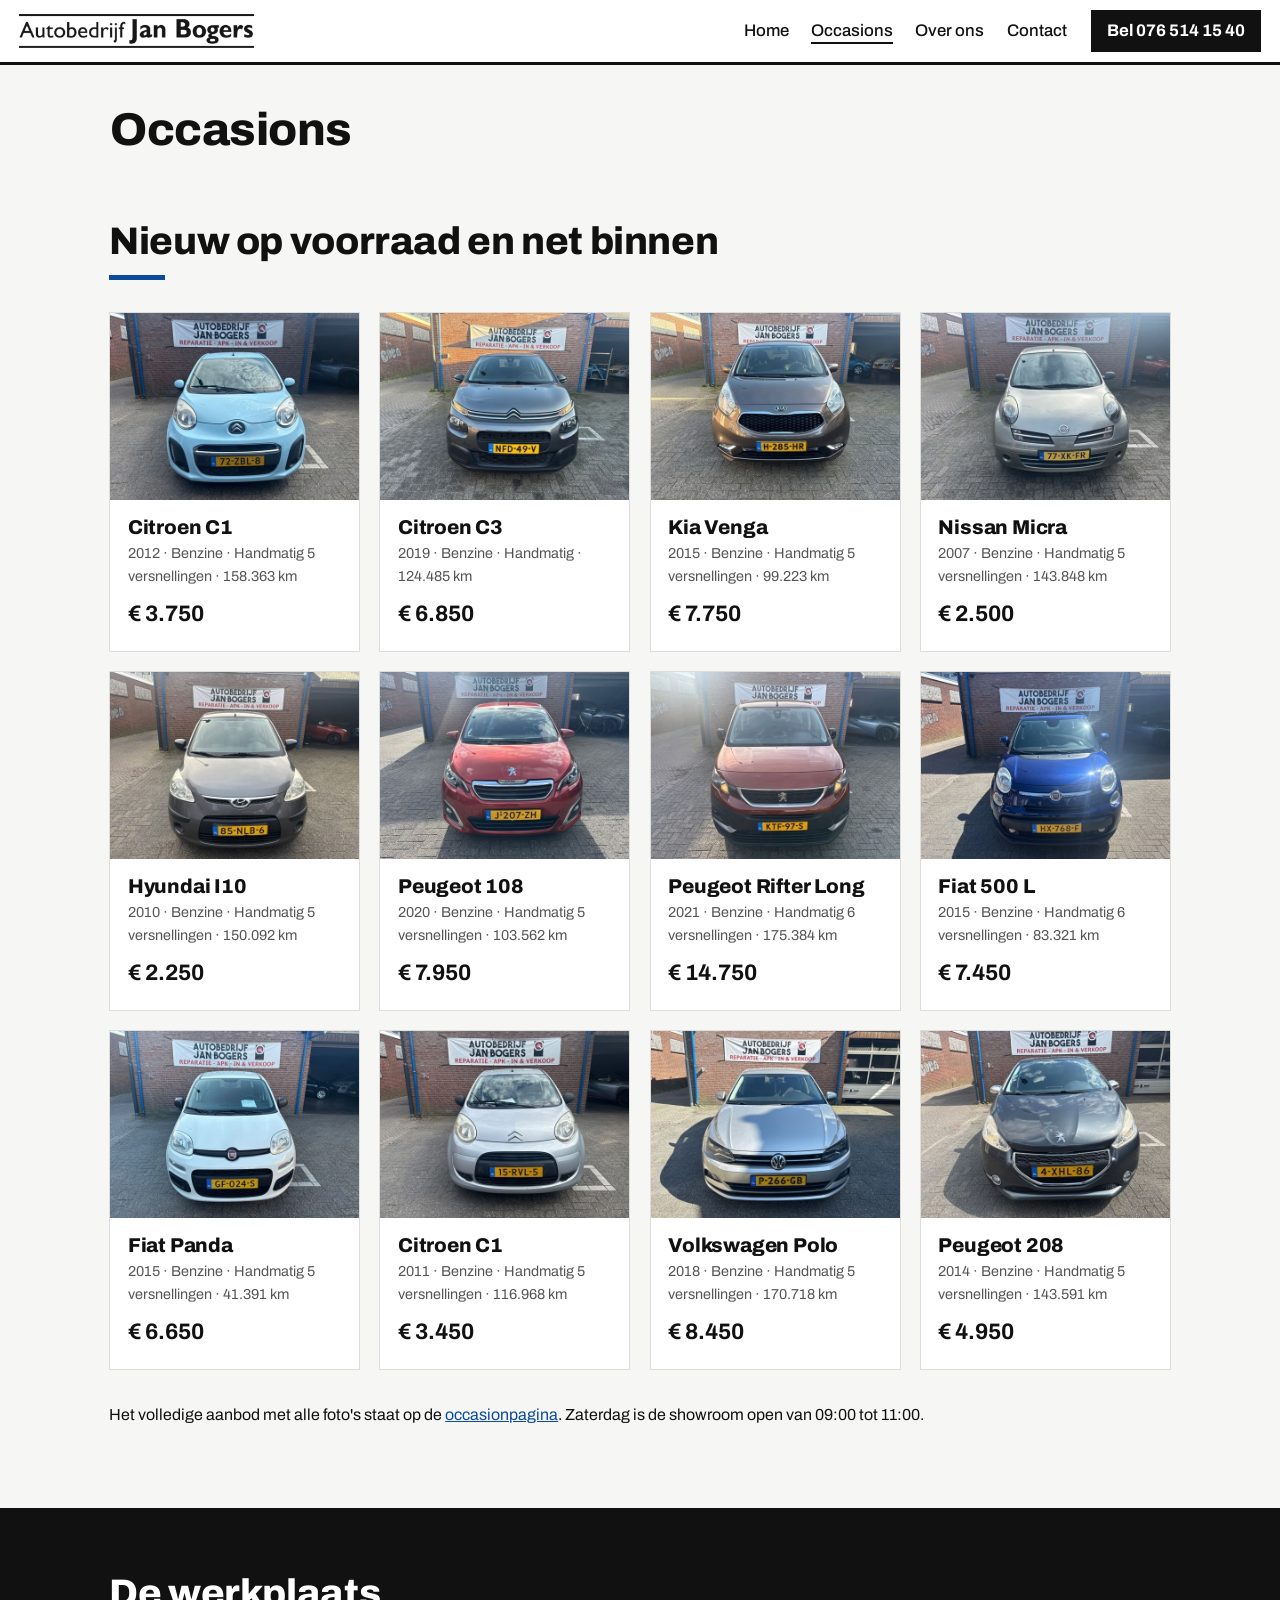
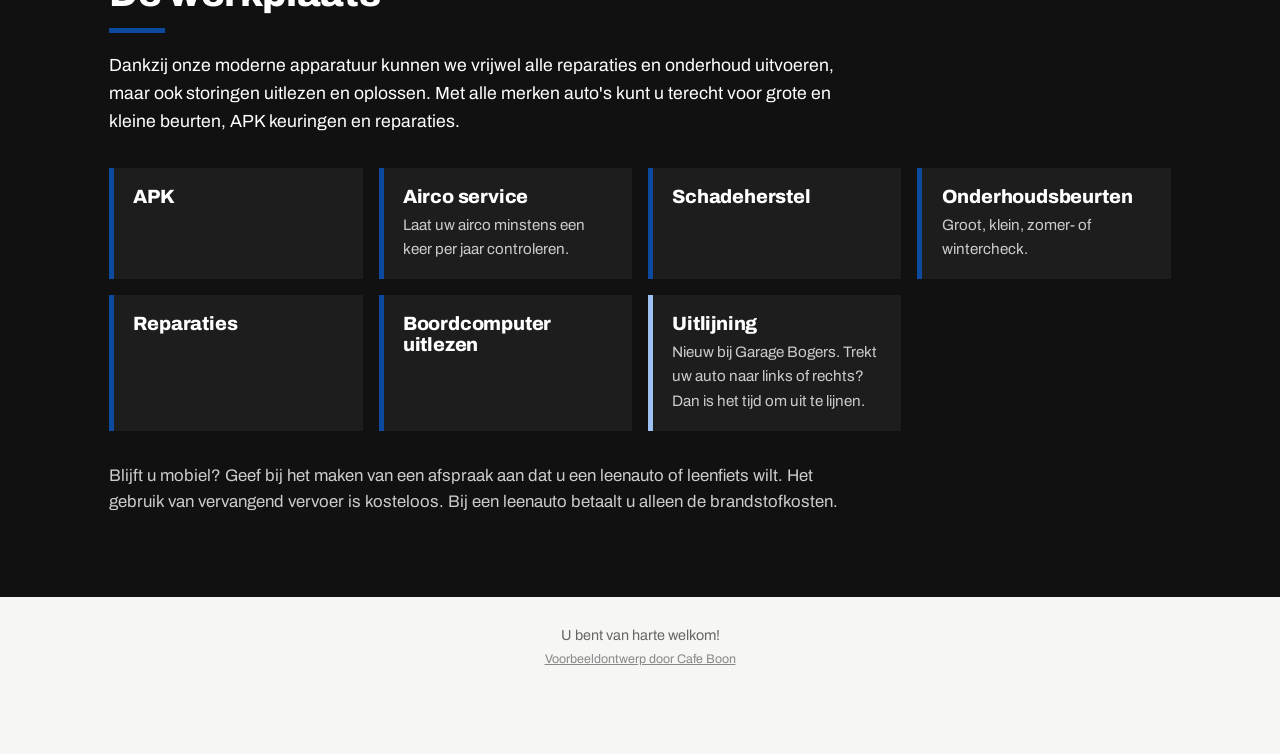
==== aanbod.html @ 34ecfc92 "Website opgedeeld in meerdere pagina's" ====
<!doctype html>
<html lang="nl">
<head>
<meta charset="utf-8">
<meta name="viewport" content="width=device-width, initial-scale=1">
<meta name="robots" content="noindex">
<title>Occasions | Garage Bogers</title>
<meta name="description" content="Garage Bogers aan de Duitenhuisstraat 13 in het centrum van Breda. Vertrouwd sinds 1974. Occasions met een vaste prijs, APK, onderhoud en uitlijning.">
<meta property="og:title" content="Garage Bogers, Breda. Vertrouwd sinds 1974">
<meta property="og:description" content="Occasions met een vaste prijs, deskundig onderhoud en professionele uitlijning.">
<meta property="og:image" content="images/occ/5.jpg">
<link rel="icon" type="image/png" href="images/favicon.png">
<link rel="preconnect" href="https://fonts.googleapis.com">
<link rel="preconnect" href="https://fonts.gstatic.com" crossorigin>
<link href="https://fonts.googleapis.com/css2?family=Archivo:wght@400;500;700;800&display=swap" rel="stylesheet">
<link rel="stylesheet" href="style.css">
</head>
<body>
<header class="top">
<a class="brand" href="index.html"><img alt="Autobedrijf Jan Bogers" src="images/logo.png"/></a>
<nav><a href="index.html">Home</a><a aria-current="page" href="aanbod.html">Occasions</a><a href="over.html">Over ons</a><a href="contact.html">Contact</a></nav>
<a class="call" href="tel:+31765141540">Bel 076 514 15 40</a>
</header>
<div aria-label="Pagina's" class="sn-bar" role="navigation"><a class="sn-link" href="index.html">Home</a><a aria-current="page" class="sn-link" href="aanbod.html">Occasions</a><a class="sn-link" href="over.html">Over ons</a><a class="sn-link" href="contact.html">Contact</a></div>
<div class="sn-head"><h1>Occasions</h1></div>
<section class="wrap" id="occasions">
<h2>Nieuw op voorraad en net binnen</h2>
<div class="cars">
<article><img alt="Citroen C1 2012" loading="lazy" src="images/occ/0.jpg"/><div><h3>Citroen C1</h3><p>2012 · Benzine · Handmatig 5 versnellingen · 158.363 km</p><b>€ 3.750</b></div></article>
<article><img alt="Citroen C3 2019" loading="lazy" src="images/occ/1.jpg"/><div><h3>Citroen C3</h3><p>2019 · Benzine · Handmatig · 124.485 km</p><b>€ 6.850</b></div></article>
<article><img alt="Kia Venga 2015" loading="lazy" src="images/occ/2.jpg"/><div><h3>Kia Venga</h3><p>2015 · Benzine · Handmatig 5 versnellingen · 99.223 km</p><b>€ 7.750</b></div></article>
<article><img alt="Nissan Micra 2007" loading="lazy" src="images/occ/3.jpg"/><div><h3>Nissan Micra</h3><p>2007 · Benzine · Handmatig 5 versnellingen · 143.848 km</p><b>€ 2.500</b></div></article>
<article><img alt="Hyundai I10 2010" loading="lazy" src="images/occ/4.jpg"/><div><h3>Hyundai I10</h3><p>2010 · Benzine · Handmatig 5 versnellingen · 150.092 km</p><b>€ 2.250</b></div></article>
<article><img alt="Peugeot 108 2020" loading="lazy" src="images/occ/5.jpg"/><div><h3>Peugeot 108</h3><p>2020 · Benzine · Handmatig 5 versnellingen · 103.562 km</p><b>€ 7.950</b></div></article>
<article><img alt="Peugeot Rifter Long 2021" loading="lazy" src="images/occ/6.jpg"/><div><h3>Peugeot Rifter Long</h3><p>2021 · Benzine · Handmatig 6 versnellingen · 175.384 km</p><b>€ 14.750</b></div></article>
<article><img alt="Fiat 500 L 2015" loading="lazy" src="images/occ/7.jpg"/><div><h3>Fiat 500 L</h3><p>2015 · Benzine · Handmatig 6 versnellingen · 83.321 km</p><b>€ 7.450</b></div></article>
<article><img alt="Fiat Panda 2015" loading="lazy" src="images/occ/8.jpg"/><div><h3>Fiat Panda</h3><p>2015 · Benzine · Handmatig 5 versnellingen · 41.391 km</p><b>€ 6.650</b></div></article>
<article><img alt="Citroen C1 2011" loading="lazy" src="images/occ/9.jpg"/><div><h3>Citroen C1</h3><p>2011 · Benzine · Handmatig 5 versnellingen · 116.968 km</p><b>€ 3.450</b></div></article>
<article><img alt="Volkswagen Polo 2018" loading="lazy" src="images/occ/10.jpg"/><div><h3>Volkswagen Polo</h3><p>2018 · Benzine · Handmatig 5 versnellingen · 170.718 km</p><b>€ 8.450</b></div></article>
<article><img alt="Peugeot 208 2014" loading="lazy" src="images/occ/11.jpg"/><div><h3>Peugeot 208</h3><p>2014 · Benzine · Handmatig 5 versnellingen · 143.591 km</p><b>€ 4.950</b></div></article>
</div>
<p class="note">Het volledige aanbod met alle foto's staat op de <a href="https://garagebogers.nl/occasions/">occasionpagina</a>. Zaterdag is de showroom open van 09:00 tot 11:00.</p>
</section>
<section class="band" id="werkplaats">
<div class="wrap">
<h2>De werkplaats</h2>
<p class="lead">Dankzij onze moderne apparatuur kunnen we vrijwel alle reparaties en onderhoud uitvoeren, maar ook storingen uitlezen en oplossen. Met alle merken auto's kunt u terecht voor grote en kleine beurten, APK keuringen en reparaties.</p>
<div class="cards">
<article><h3>APK</h3></article>
<article><h3>Airco service</h3><p>Laat uw airco minstens een keer per jaar controleren.</p></article>
<article><h3>Schadeherstel</h3></article>
<article><h3>Onderhoudsbeurten</h3><p>Groot, klein, zomer- of wintercheck.</p></article>
<article><h3>Reparaties</h3></article>
<article><h3>Boordcomputer uitlezen</h3></article>
<article class="new"><h3>Uitlijning</h3><p>Nieuw bij Garage Bogers. Trekt uw auto naar links of rechts? Dan is het tijd om uit te lijnen.</p></article>
</div>
<p class="also">Blijft u mobiel? Geef bij het maken van een afspraak aan dat u een leenauto of leenfiets wilt. Het gebruik van vervangend vervoer is kosteloos. Bij een leenauto betaalt u alleen de brandstofkosten.</p>
</div>
</section>
<footer>
<p>U bent van harte welkom!</p>
<p class="credit"><a href="https://cafeboon.com">Voorbeeldontwerp door Cafe Boon</a></p>
</footer>
<a class="fab" href="tel:+31765141540">Bel</a>
<script>try{(function(){
  var n=new Date(),d=n.getDay(),m=n.getHours()+n.getMinutes()/60,el=document.getElementById('status');
  var r=document.querySelector('tr[data-d="'+d+'"]');if(r)r.className='today';
  if(d>=1&&d<=5&&m>=8&&m<17){el.textContent='Nu geopend tot 17:00';el.className='tag yes'}
  else if(d==6&&m>=9&&m<11){el.textContent='Nu geopend tot 11:00';el.className='tag yes'}
  else{el.textContent='Nu gesloten'}
})();}catch(e){}</script>
</body></html>
---- style.css ----
:root{--ink:#111;--blue:#0b4a9c;--bg:#f6f6f4;--line:#ddd}
*{box-sizing:border-box}
body{margin:0;font-family:"Archivo",sans-serif;color:var(--ink);background:var(--bg);line-height:1.6;font-size:1.05rem}
h1,h2,h3{font-weight:800;line-height:1.1;margin:0 0 .5em;letter-spacing:-.01em}
h2{font-size:clamp(1.7rem,4vw,2.4rem)}
h2:after{content:"";display:block;width:56px;height:5px;background:var(--blue);margin-top:.35em}
a{color:var(--blue)}
.top{display:flex;align-items:center;gap:1.5rem;padding:.6rem 1.2rem;background:#fff;border-bottom:3px solid var(--ink);position:sticky;top:0;z-index:5}
.brand img{height:34px;display:block}
.top nav{margin-left:auto;display:flex;gap:1.4rem}.top nav a{color:var(--ink);text-decoration:none;font-weight:500}
.call{background:var(--ink);color:#fff;text-decoration:none;padding:.5rem 1rem;font-weight:700;white-space:nowrap}
.hero{display:grid;grid-template-columns:1fr 1fr;background:var(--ink);color:#fff;min-height:480px}
.hero-in{padding:4rem 2rem 4rem max(1.2rem,calc((100vw - 1100px)/2));align-self:center}
.hero h1{font-size:clamp(3rem,8vw,5.5rem);margin:0}
.since{font-size:1.4rem;font-weight:500;color:#9dc1f2;margin:.2rem 0 1rem}
.claim{max-width:440px;font-size:1.12rem}
.hero-img{width:100%;height:100%;object-fit:cover;display:block}
.tag{display:inline-block;background:#444;padding:.25rem .8rem;font-size:.9rem;margin:0 0 1rem}.tag.yes{background:#2e7d32}
.actions{display:flex;gap:.8rem;flex-wrap:wrap;margin-top:1.6rem}
.btn{display:inline-block;background:var(--blue);color:#fff;padding:.8rem 1.5rem;text-decoration:none;font-weight:700}
.btn.ghost{background:transparent;border:2px solid #fff}
.wrap{max-width:1100px;margin:0 auto;padding:4rem 1.2rem}
.lead{max-width:740px;font-size:1.1rem}
.cars{display:grid;grid-template-columns:repeat(auto-fill,minmax(250px,1fr));gap:1.2rem;margin:2rem 0}
.cars article{background:#fff;border:1px solid var(--line)}
.cars img{width:100%;aspect-ratio:4/3;object-fit:cover;display:block}
.cars div{padding:1rem 1.1rem 1.2rem}
.cars h3{font-size:1.25rem;margin:0 0 .2em}.cars p{margin:0;font-size:.9rem;color:#555}
.cars b{display:block;margin-top:.5rem;font-size:1.4rem}
.note{font-size:1rem}
.band{background:var(--ink);color:#fff}.band a{color:#9dc1f2}
.cards{display:grid;grid-template-columns:repeat(auto-fill,minmax(230px,1fr));gap:1rem;margin:2rem 0}
.cards article{background:#1d1d1d;border-left:5px solid var(--blue);padding:1.1rem 1.2rem}
.cards article.new{border-left-color:#9dc1f2}
.cards h3{font-size:1.2rem;margin:0}.cards p{margin:.4em 0 0;font-size:.95rem;color:#ccc}
.also{color:#ccc;max-width:740px}
.family{display:grid;grid-template-columns:1fr 200px;gap:3rem;align-items:center}
.bovag{width:100%;mix-blend-mode:multiply}
.visit{background:#fff;border-top:1px solid var(--line)}
.two{display:grid;grid-template-columns:1fr 1fr;gap:3rem}
table{border-collapse:collapse;width:100%;max-width:380px}
th{text-align:left;font-weight:400}td{text-align:right}
th,td{padding:.5rem 0;border-bottom:1px solid var(--line)}
tr.today{font-weight:700;color:var(--blue)}
.small{font-size:.9rem;color:#555}
footer{text-align:center;padding:1.5rem 1rem 5rem;font-size:.9rem;color:#666}
footer p{margin:.2rem}.credit{font-size:.78rem}.credit a{color:#888}
.fab{display:none}
@media(max-width:760px){
.top nav,.call{display:none}
.hero{grid-template-columns:1fr;min-height:0}.hero-in{padding:2.5rem 1.2rem}.hero-img{height:260px;order:-1}
.two,.family{grid-template-columns:1fr;gap:2rem}.bovag{max-width:160px}
.fab{display:block;position:fixed;right:1rem;bottom:1rem;background:var(--blue);color:#fff;text-decoration:none;font-weight:700;padding:.9rem 1.5rem;border-radius:999px;box-shadow:0 4px 12px rgba(0,0,0,.3);z-index:9}}
/* sitenav:start */
.sn-bar{display:none;gap:6px;overflow-x:auto;white-space:nowrap;-webkit-overflow-scrolling:touch;padding:8px 12px;background:inherit;color:inherit;font:inherit;line-height:1.2;border-bottom:1px solid rgba(128,128,128,.35);box-sizing:border-box;max-width:100%}
.sn-bar a.sn-link{flex:0 0 auto;padding:9px 15px;border-radius:999px;color:inherit;text-decoration:none;font-size:15px;font-weight:600;letter-spacing:0;text-transform:none;margin:0}
.sn-bar a.sn-link[aria-current="page"]{background:rgba(128,128,128,.2);box-shadow:inset 0 -2px 0 currentColor}
@media(max-width:760px){.sn-bar{display:flex}}
nav a[aria-current="page"]:not(.cta):not(.btn):not(.call){text-decoration:underline;text-underline-offset:6px;text-decoration-thickness:2px}
.sn-head{max-width:1100px;margin:0 auto;padding:40px 20px 0;box-sizing:border-box}
.sn-head h1{margin:0;color:inherit;font-size:clamp(30px,5vw,46px);line-height:1.1}
.sn-cards{max-width:1100px;margin:0 auto;padding:40px 20px;display:grid;grid-template-columns:repeat(auto-fit,minmax(230px,1fr));gap:16px;box-sizing:border-box}
.sn-card{display:block;padding:20px 22px;border:1px solid rgba(128,128,128,.45);border-radius:10px;background:rgba(128,128,128,.07);color:inherit;text-decoration:none;min-width:0}
.sn-card strong{display:block;font-size:1.25em;margin:0 0 6px;color:inherit}
.sn-card span{display:block;opacity:.8;font-size:.95em;line-height:1.4}
.sn-card:hover,.sn-card:focus-visible{border-color:currentColor}
/* sitenav:end */
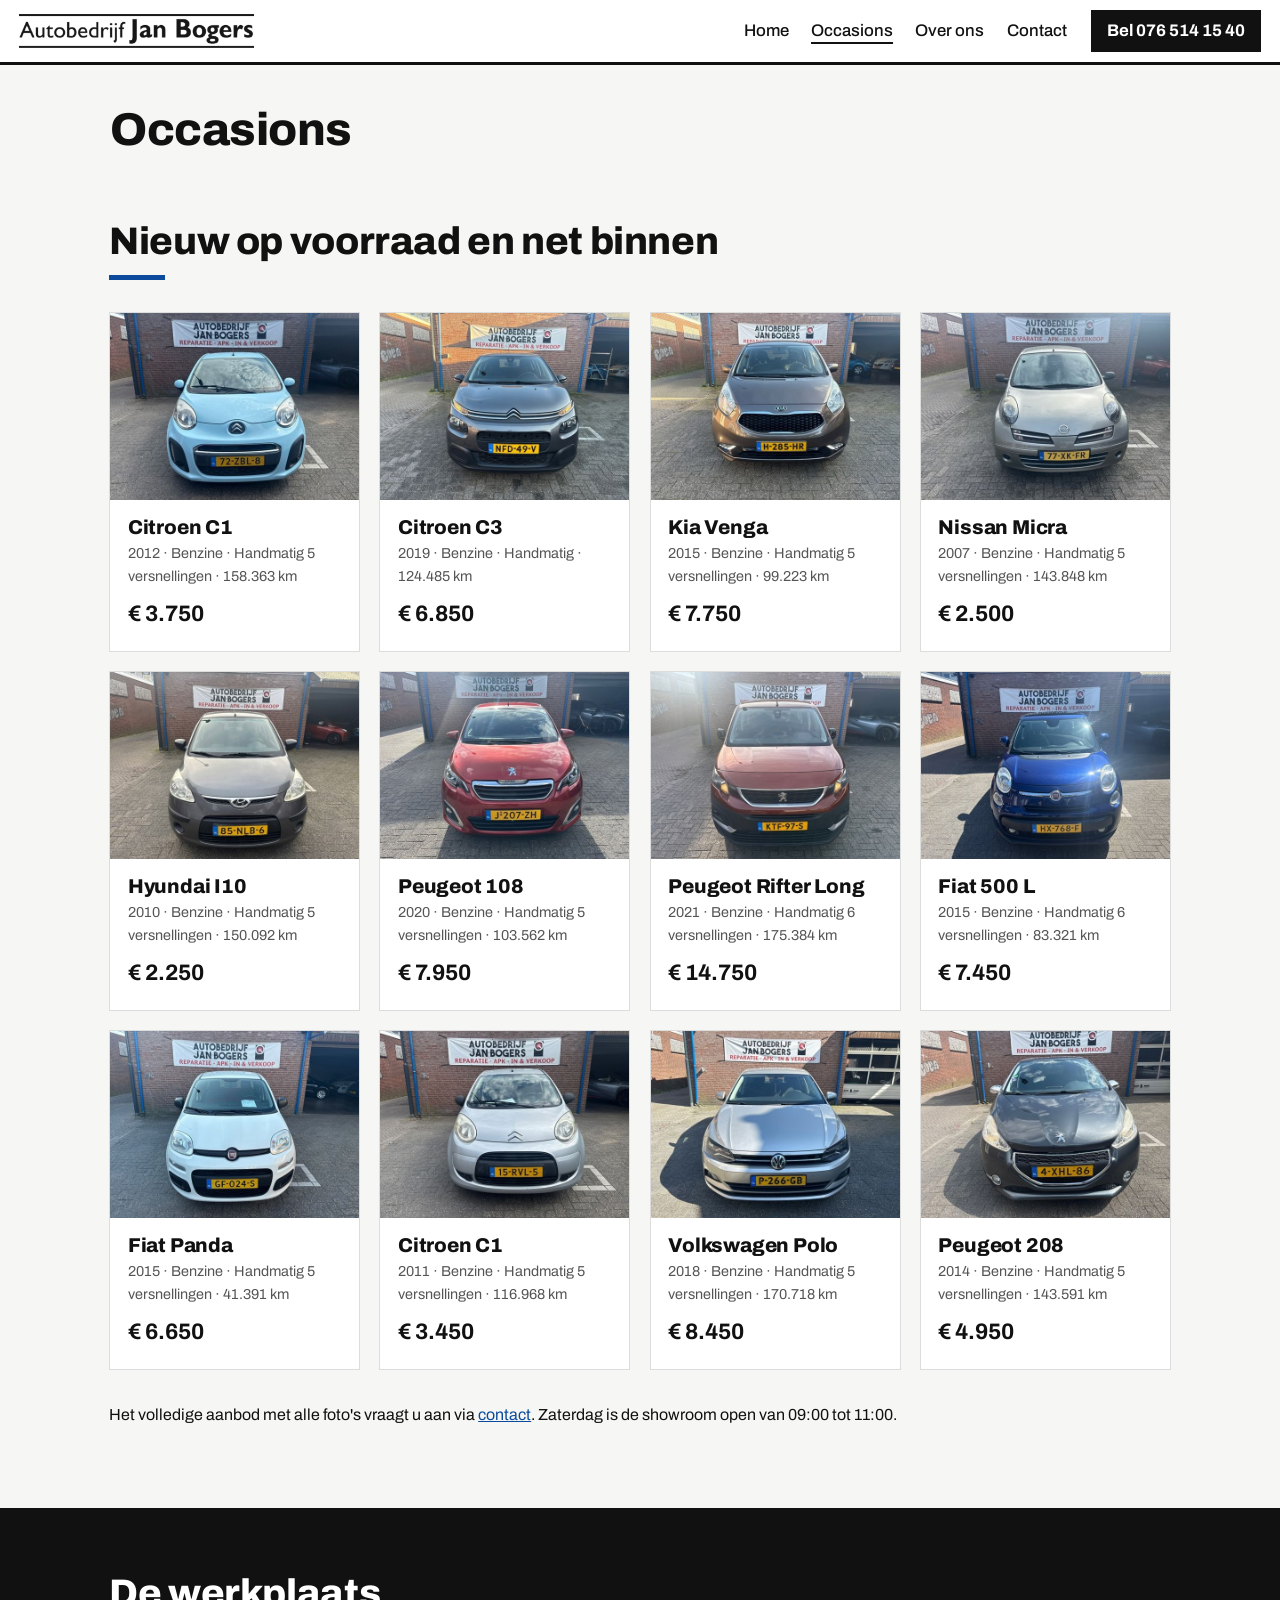
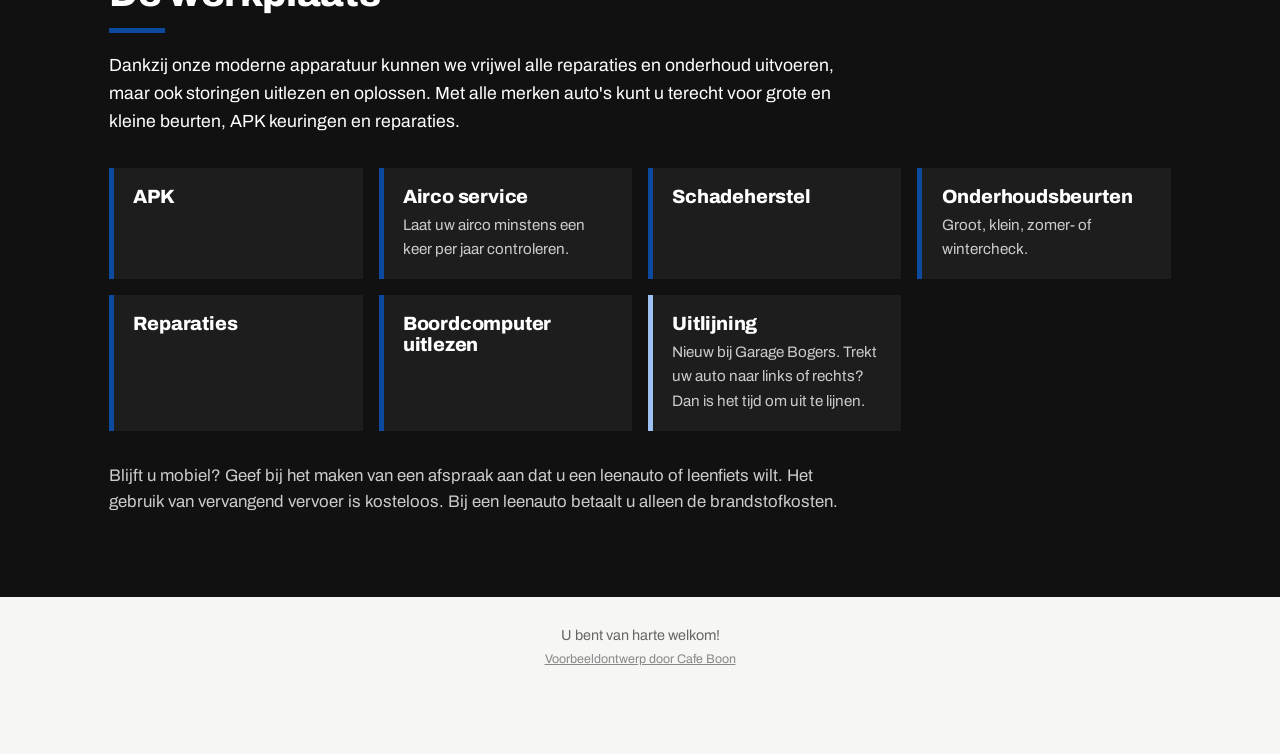
==== commit f65cb454: "Links naar externe websites vervangen door eigen pagina's" ====
--- a/aanbod.html
+++ b/aanbod.html
@@ -39,7 +39,7 @@
 <article><img alt="Volkswagen Polo 2018" loading="lazy" src="images/occ/10.jpg"/><div><h3>Volkswagen Polo</h3><p>2018 · Benzine · Handmatig 5 versnellingen · 170.718 km</p><b>€ 8.450</b></div></article>
 <article><img alt="Peugeot 208 2014" loading="lazy" src="images/occ/11.jpg"/><div><h3>Peugeot 208</h3><p>2014 · Benzine · Handmatig 5 versnellingen · 143.591 km</p><b>€ 4.950</b></div></article>
 </div>
-<p class="note">Het volledige aanbod met alle foto's staat op de <a href="https://garagebogers.nl/occasions/">occasionpagina</a>. Zaterdag is de showroom open van 09:00 tot 11:00.</p>
+<p class="note">Het volledige aanbod met alle foto's vraagt u aan via <a href="contact.html">contact</a>. Zaterdag is de showroom open van 09:00 tot 11:00.</p>
 </section>
 <section class="band" id="werkplaats">
 <div class="wrap">
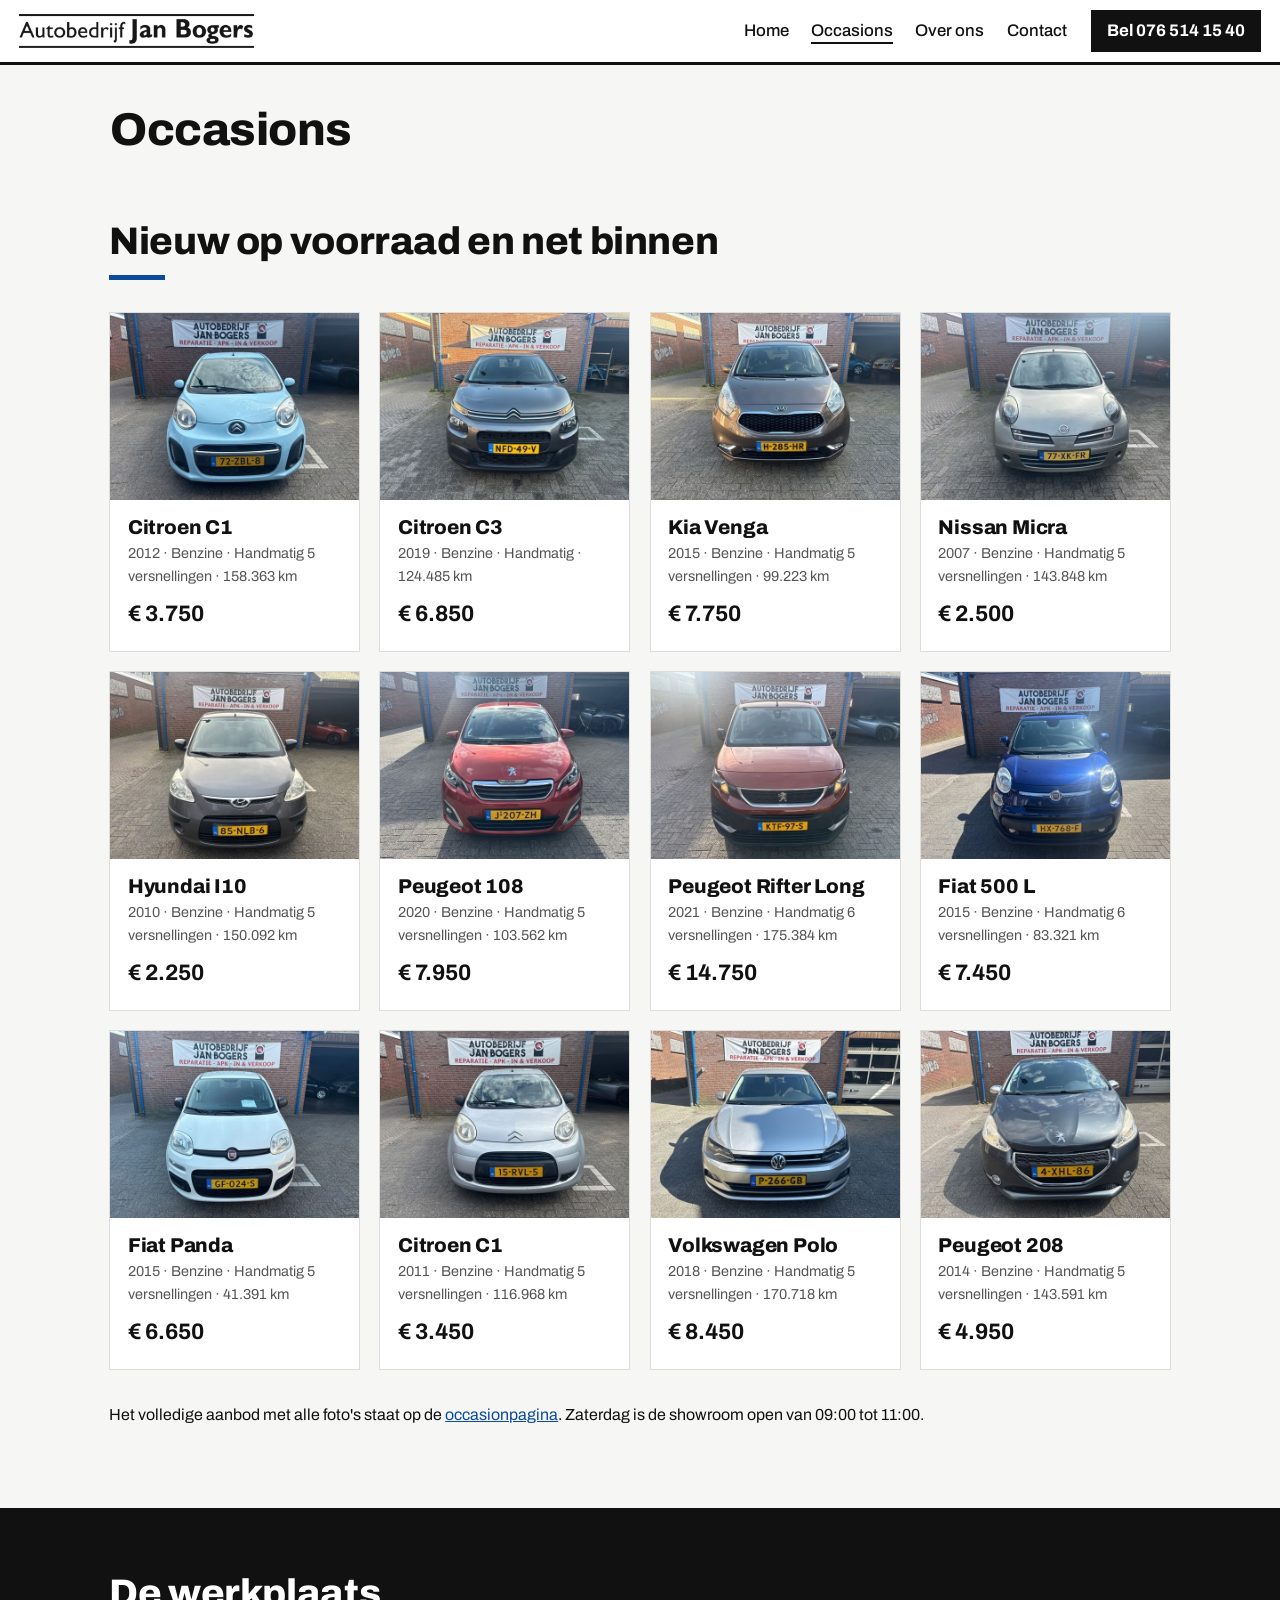
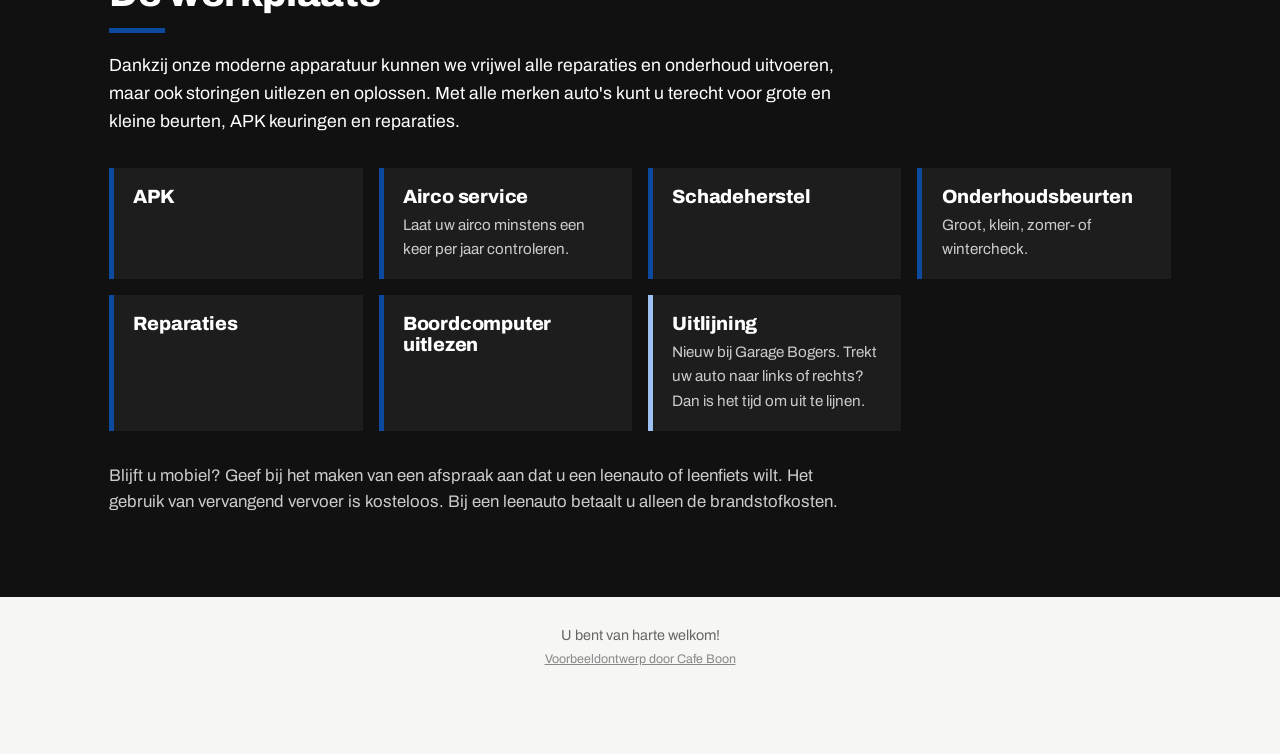
==== commit 7aa38b20: "Links naar externe websites verwijzen naar een eigen binnenkort pagina" ====
--- a/aanbod.html
+++ b/aanbod.html
@@ -39,7 +39,7 @@
 <article><img alt="Volkswagen Polo 2018" loading="lazy" src="images/occ/10.jpg"/><div><h3>Volkswagen Polo</h3><p>2018 · Benzine · Handmatig 5 versnellingen · 170.718 km</p><b>€ 8.450</b></div></article>
 <article><img alt="Peugeot 208 2014" loading="lazy" src="images/occ/11.jpg"/><div><h3>Peugeot 208</h3><p>2014 · Benzine · Handmatig 5 versnellingen · 143.591 km</p><b>€ 4.950</b></div></article>
 </div>
-<p class="note">Het volledige aanbod met alle foto's vraagt u aan via <a href="contact.html">contact</a>. Zaterdag is de showroom open van 09:00 tot 11:00.</p>
+<p class="note">Het volledige aanbod met alle foto's staat op de <a href="binnenkort.html">occasionpagina</a>. Zaterdag is de showroom open van 09:00 tot 11:00.</p>
 </section>
 <section class="band" id="werkplaats">
 <div class="wrap">
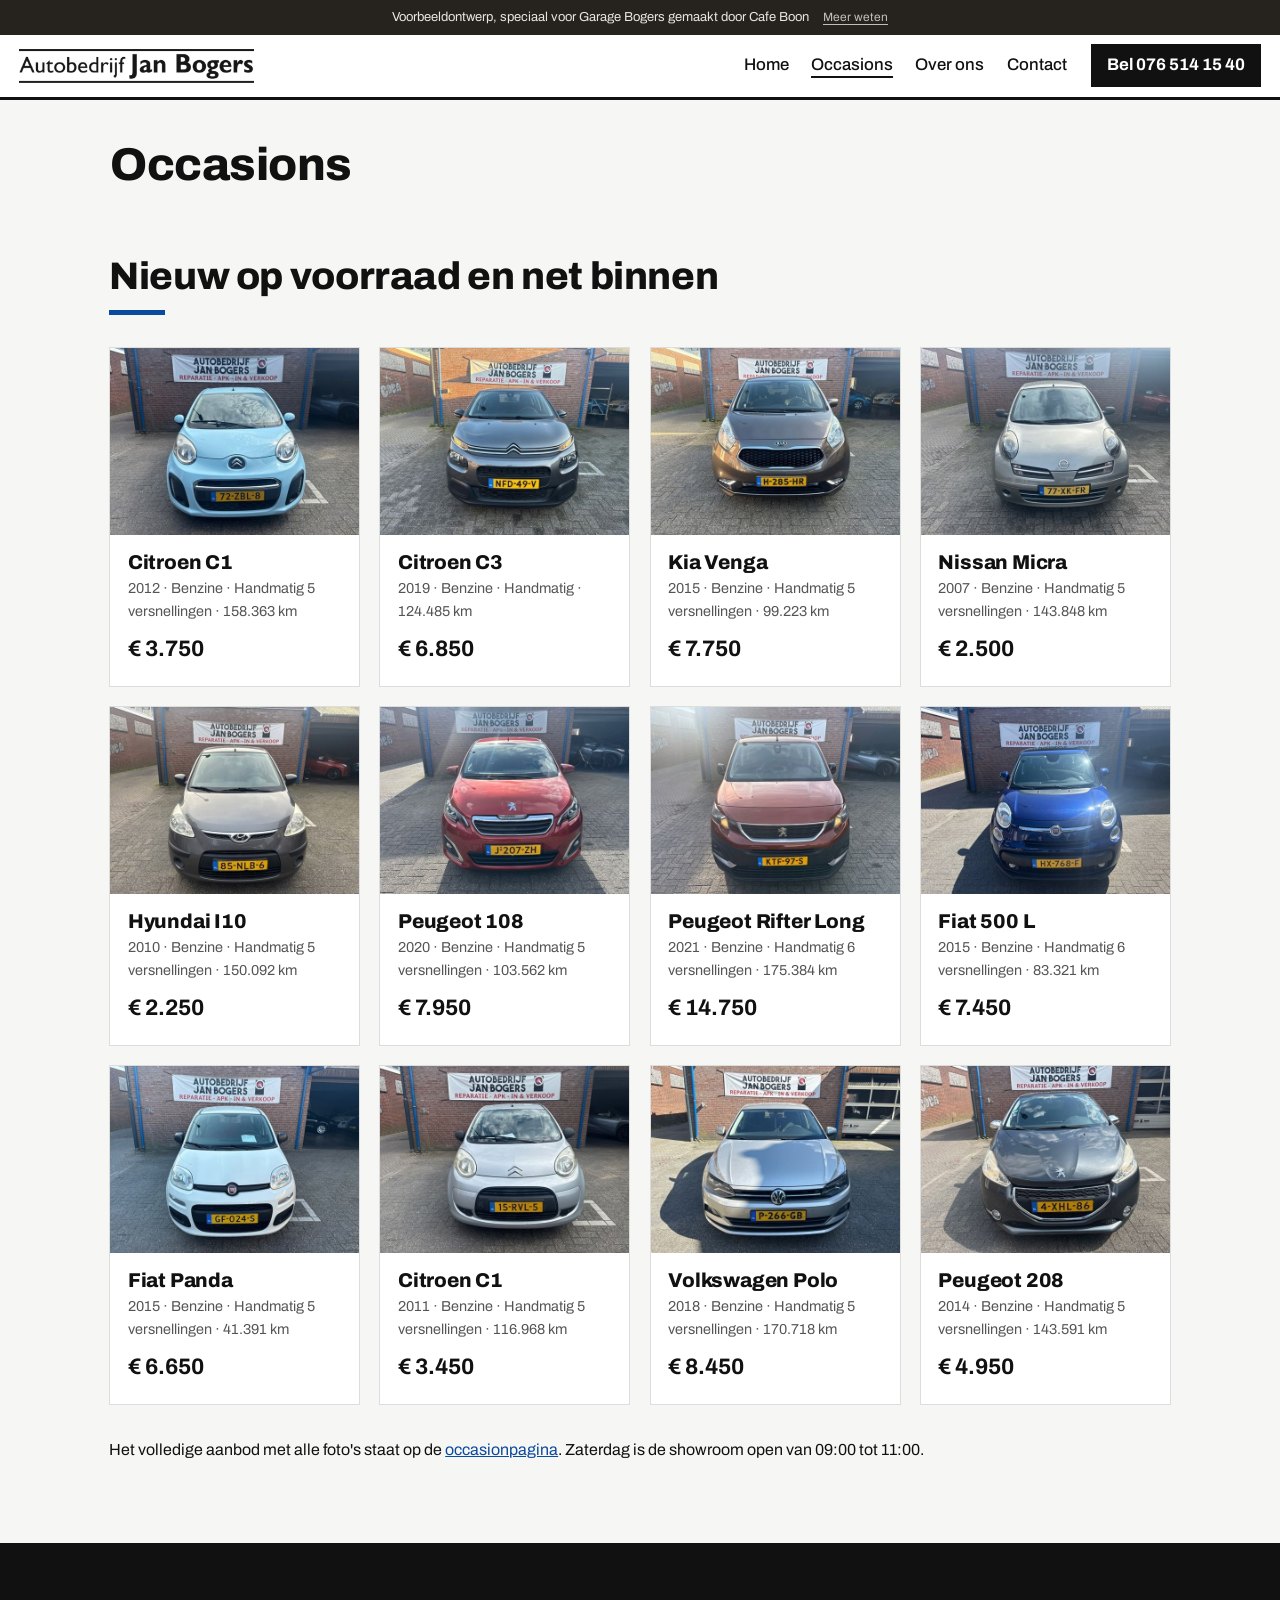
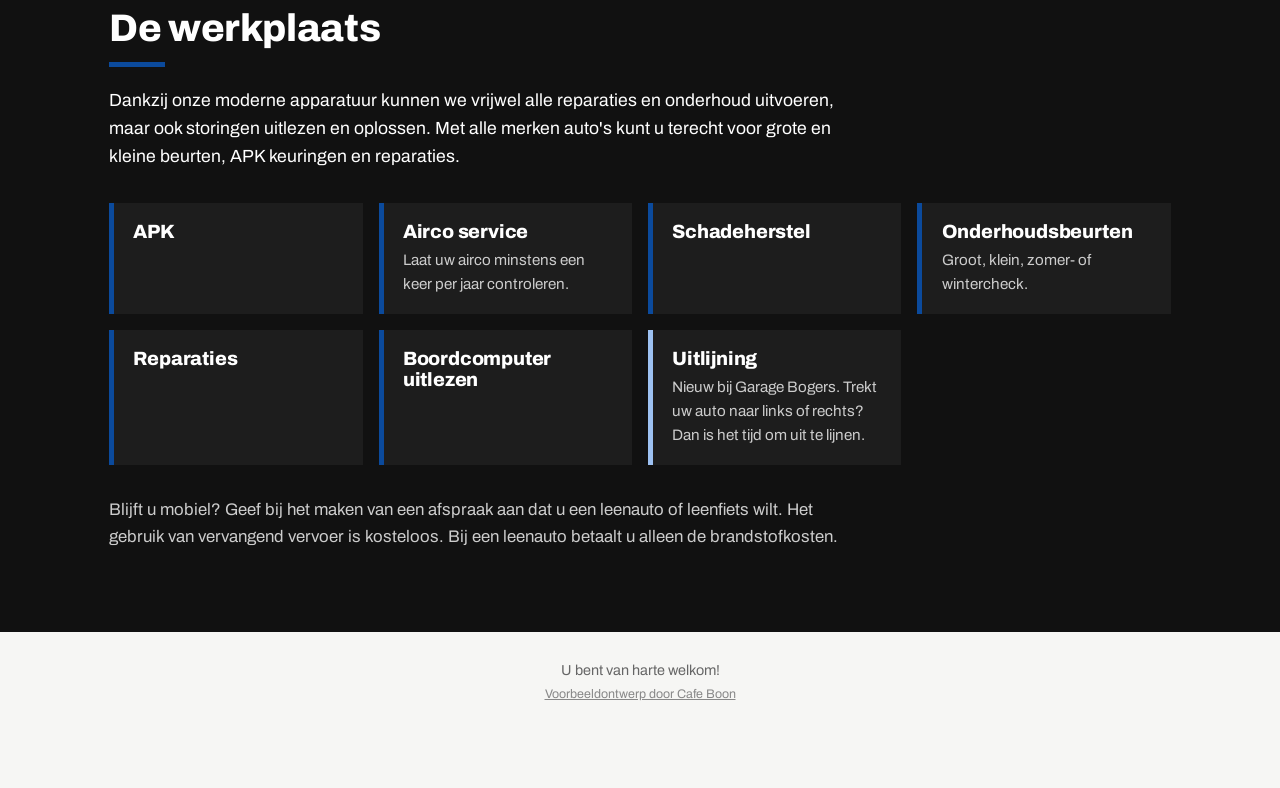
==== commit e364917e: "Werkende formulieren voor afspraken en aanvragen" ====
--- a/aanbod.html
+++ b/aanbod.html
@@ -16,6 +16,7 @@
 <link rel="stylesheet" href="style.css">
 </head>
 <body>
+<div class="vb-banner" role="note"><span>Voorbeeldontwerp, speciaal voor Garage Bogers gemaakt door Cafe Boon</span><a href="https://cafeboon.com">Meer weten</a></div>
 <header class="top">
 <a class="brand" href="index.html"><img alt="Autobedrijf Jan Bogers" src="images/logo.png"/></a>
 <nav><a href="index.html">Home</a><a aria-current="page" href="aanbod.html">Occasions</a><a href="over.html">Over ons</a><a href="contact.html">Contact</a></nav>
--- a/style.css
+++ b/style.css
@@ -65,3 +65,31 @@
 .sn-card span{display:block;opacity:.8;font-size:.95em;line-height:1.4}
 .sn-card:hover,.sn-card:focus-visible{border-color:currentColor}
 /* sitenav:end */
+/* voorbeeld-formulier:start */
+@layer sn{.sn-form button.btn{border:0;font:inherit;cursor:pointer;line-height:1.2}}
+.sn-formsec{padding:36px 0 72px}
+.sn-formwrap{max-width:1100px;margin:0 auto;padding:0 20px;box-sizing:border-box}
+.sn-formwrap>h2{margin:0 0 12px}
+.sn-formwrap>.sn-lead,.sn-formwrap>.sn-form,.sn-formwrap>.sn-done{max-width:720px}
+.sn-formwrap .sn-lead{margin:0 0 24px;opacity:.85}
+.sn-form{display:grid;grid-template-columns:1fr 1fr;gap:16px}
+.sn-field{display:flex;flex-direction:column;gap:6px;min-width:0;text-align:left}
+.sn-field.full{grid-column:1/-1}
+.sn-field label{font-size:14px;font-weight:600}
+.sn-field input,.sn-field select,.sn-field textarea{font:inherit;font-size:16px;line-height:1.4;color:inherit;background:rgba(128,128,128,.12);border:1px solid rgba(128,128,128,.55);border-radius:8px;padding:11px 12px;width:100%;box-sizing:border-box;min-width:0;max-width:100%;-webkit-appearance:none;appearance:none}
+.sn-field select{background-image:linear-gradient(45deg,transparent 50%,currentColor 50%),linear-gradient(135deg,currentColor 50%,transparent 50%);background-position:calc(100% - 20px) 50%,calc(100% - 15px) 50%;background-size:5px 5px;background-repeat:no-repeat;padding-right:38px}
+.sn-field select option{color:#111;background:#fff}
+.sn-field textarea{resize:vertical}
+.sn-field input:focus,.sn-field select:focus,.sn-field textarea:focus{outline:2px solid currentColor;outline-offset:1px}
+.sn-done{padding:28px;border:1px solid rgba(128,128,128,.55);border-radius:12px;background:rgba(128,128,128,.1)}
+.sn-done h2{margin:0 0 10px}
+.sn-done p{margin:0}
+.sn-done a{text-decoration:underline;text-underline-offset:3px;font-weight:600}
+.sn-formlink{padding:0 0 56px}
+@media(max-width:640px){.sn-form{grid-template-columns:1fr}.sn-formsec{padding:24px 0 56px}}
+/* voorbeeld-formulier:end */
+/* voorbeeldbanner:start */
+.vb-banner{display:flex;flex-wrap:wrap;justify-content:center;align-items:baseline;gap:2px 14px;padding:8px 16px;background:#26231f;color:#e9e6df;font-size:13px;line-height:1.45;letter-spacing:0;text-transform:none;font-weight:400;text-align:center;position:relative;z-index:1000}
+.vb-banner a{color:inherit;opacity:.8;text-decoration:underline;text-underline-offset:3px;font-size:12px;font-weight:400;white-space:nowrap;letter-spacing:0;text-transform:none}
+.vb-banner a:hover{opacity:1}
+/* voorbeeldbanner:end */
